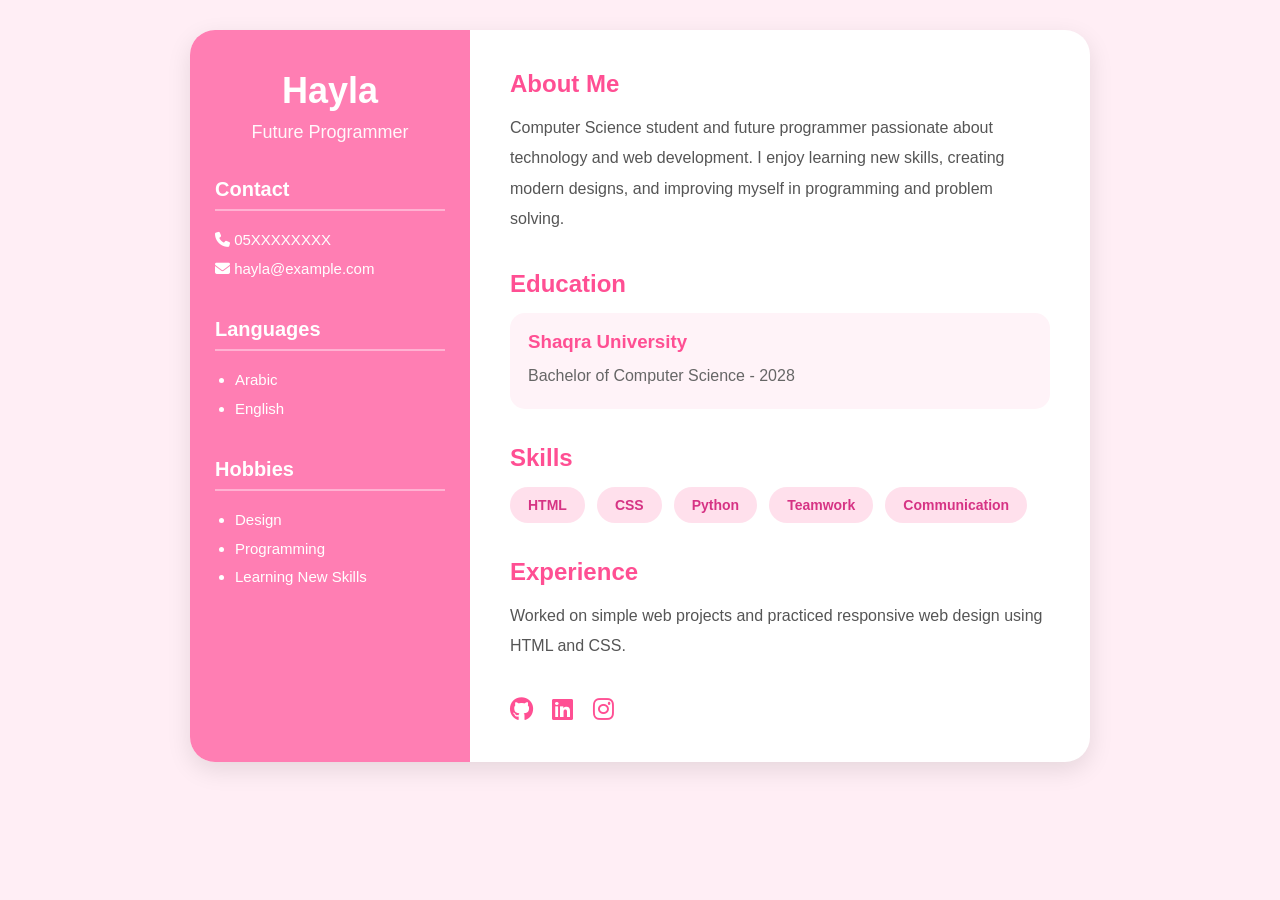
==== index.html @ 2328ea85 "Add files via upload" ====
<!DOCTYPE html>
<html lang="en">
<head>
<meta charset="UTF-8">
<meta name="viewport" content="width=device-width, initial-scale=1.0">
<title>Hayla CV</title>

<link rel="stylesheet"
href="https://cdnjs.cloudflare.com/ajax/libs/font-awesome/6.5.1/css/all.min.css"/>

<style>

*{
    margin:0;
    padding:0;
    box-sizing:border-box;
}

body{
    font-family:Arial, sans-serif;
    background:#ffeef5;
    padding:30px;
    display:flex;
    justify-content:center;
}

.cv{
    width:900px;
    background:white;
    border-radius:25px;
    overflow:hidden;
    display:grid;
    grid-template-columns:280px 1fr;
    box-shadow:0 8px 25px rgba(0,0,0,0.1);
}

/* LEFT SIDE */

.left{
    background:#ff7eb3;
    color:white;
    padding:40px 25px;
}

.left h1{
    text-align:center;
    font-size:36px;
    margin-bottom:10px;
}

.left .job{
    text-align:center;
    font-size:18px;
    margin-bottom:35px;
    opacity:0.95;
}

.section{
    margin-bottom:35px;
}

.section h2{
    margin-bottom:15px;
    font-size:20px;
    border-bottom:2px solid rgba(255,255,255,0.4);
    padding-bottom:8px;
}

.section p,
.section li{
    line-height:1.9;
    font-size:15px;
}

.section ul{
    padding-left:20px;
}

/* RIGHT SIDE */

.right{
    padding:40px;
}

.box{
    margin-bottom:35px;
}

.box h2{
    color:#ff4f93;
    margin-bottom:15px;
    font-size:24px;
}

.box p{
    color:#555;
    line-height:1.9;
}

.education-card{
    background:#fff3f8;
    padding:18px;
    border-radius:15px;
    margin-top:15px;
}

.education-card h3{
    color:#ff4f93;
    margin-bottom:8px;
}

.education-card p{
    color:#666;
}

.skills{
    display:flex;
    flex-wrap:wrap;
    gap:12px;
}

.skill{
    background:#ffe0ec;
    color:#d63384;
    padding:10px 18px;
    border-radius:30px;
    font-size:14px;
    font-weight:bold;
}

.social{
    margin-top:25px;
}

.social i{
    font-size:24px;
    color:#ff4f93;
    margin-right:15px;
}

</style>
</head>

<body>

<div class="cv">

    <!-- LEFT SIDE -->

    <div class="left">

        <h1>Hayla</h1>

        <p class="job">Future Programmer</p>

        <div class="section">

            <h2>Contact</h2>

            <p>
                <i class="fa-solid fa-phone"></i>
                05XXXXXXXX
            </p>

            <p>
                <i class="fa-solid fa-envelope"></i>
                hayla@example.com
            </p>

        </div>

        <div class="section">

            <h2>Languages</h2>

            <ul>
                <li>Arabic</li>
                <li>English</li>
            </ul>

        </div>

        <div class="section">

            <h2>Hobbies</h2>

            <ul>
                <li>Design</li>
                <li>Programming</li>
                <li>Learning New Skills</li>
            </ul>

        </div>

    </div>

    <!-- RIGHT SIDE -->

    <div class="right">

        <div class="box">

            <h2>About Me</h2>

            <p>
                Computer Science student and future programmer passionate about
                technology and web development. I enjoy learning new skills,
                creating modern designs, and improving myself in programming
                and problem solving.
            </p>

        </div>

        <div class="box">

            <h2>Education</h2>

            <div class="education-card">

                <h3>Shaqra University</h3>

                <p>Bachelor of Computer Science - 2028</p>

            </div>

        </div>

        <div class="box">

            <h2>Skills</h2>

            <div class="skills">

                <div class="skill">HTML</div>
                <div class="skill">CSS</div>
                <div class="skill">Python</div>
                <div class="skill">Teamwork</div>
                <div class="skill">Communication</div>

            </div>

        </div>

        <div class="box">

            <h2>Experience</h2>

            <p>
                Worked on simple web projects and practiced responsive
                web design using HTML and CSS.
            </p>


</div>

        <div class="social">

            <i class="fab fa-github"></i>

            <i class="fab fa-linkedin"></i>

            <i class="fab fa-instagram"></i>

        </div>

    </div>

</div>

</body>
</html>
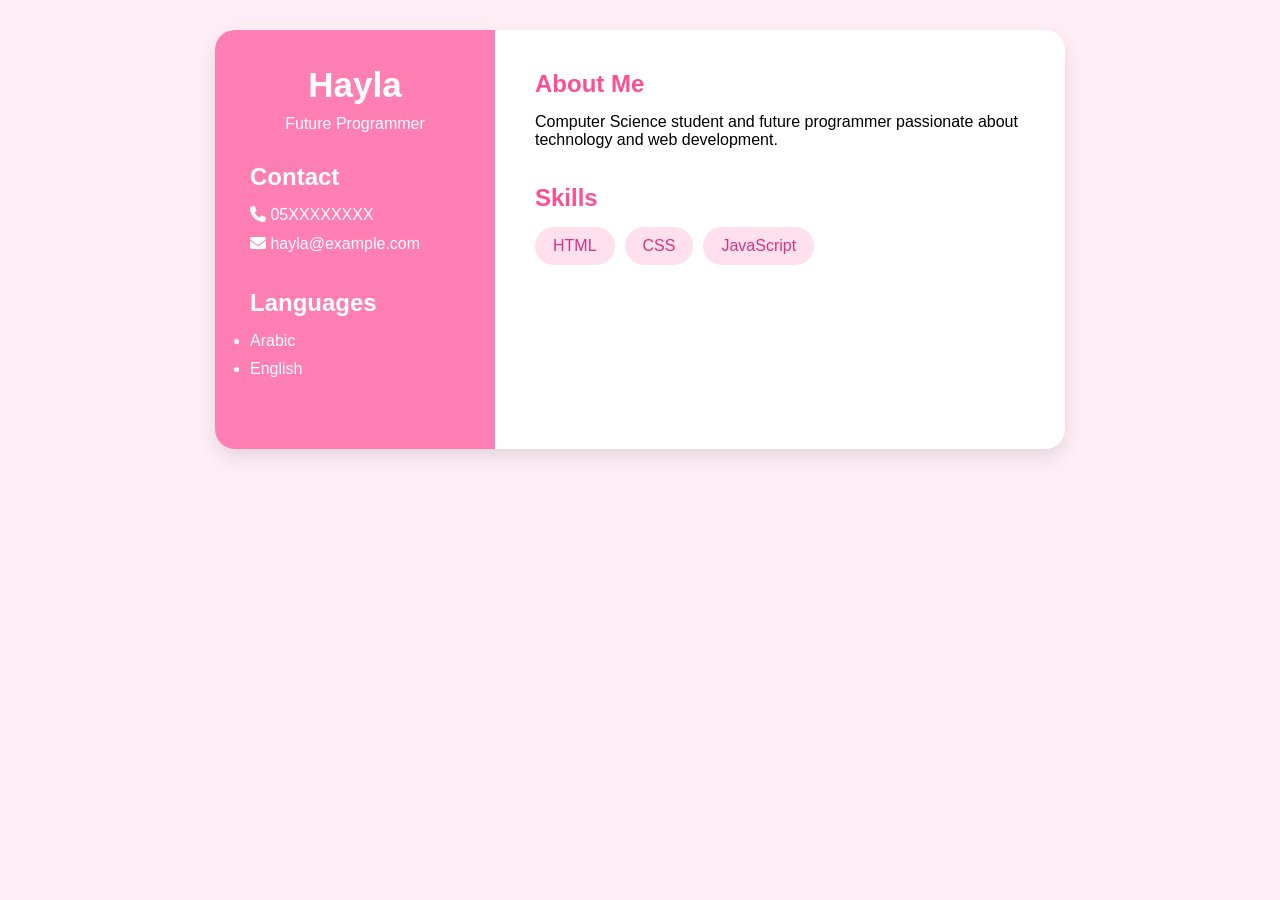
==== commit a3807db2: "Add files via upload" ====
--- a/index.html
+++ b/index.html
@@ -1,151 +1,25 @@
 <!DOCTYPE html>
 <html lang="en">
+
 <head>
-<meta charset="UTF-8">
-<meta name="viewport" content="width=device-width, initial-scale=1.0">
-<title>Hayla CV</title>
 
-<link rel="stylesheet"
-href="https://cdnjs.cloudflare.com/ajax/libs/font-awesome/6.5.1/css/all.min.css"/>
+    <meta charset="UTF-8">
 
-<style>
+    <meta name="viewport"
+    content="width=device-width, initial-scale=1.0">
 
-*{
-    margin:0;
-    padding:0;
-    box-sizing:border-box;
-}
+    <title>Hayla CV</title>
 
-body{
-    font-family:Arial, sans-serif;
-    background:#ffeef5;
-    padding:30px;
-    display:flex;
-    justify-content:center;
-}
+    <link rel="stylesheet" href="style.css">
 
-.cv{
-    width:900px;
-    background:white;
-    border-radius:25px;
-    overflow:hidden;
-    display:grid;
-    grid-template-columns:280px 1fr;
-    box-shadow:0 8px 25px rgba(0,0,0,0.1);
-}
+    <link rel="stylesheet"
+    href="https://cdnjs.cloudflare.com/ajax/libs/font-awesome/6.5.1/css/all.min.css"/>
 
-/* LEFT SIDE */
-
-.left{
-    background:#ff7eb3;
-    color:white;
-    padding:40px 25px;
-}
-
-.left h1{
-    text-align:center;
-    font-size:36px;
-    margin-bottom:10px;
-}
-
-.left .job{
-    text-align:center;
-    font-size:18px;
-    margin-bottom:35px;
-    opacity:0.95;
-}
-
-.section{
-    margin-bottom:35px;
-}
-
-.section h2{
-    margin-bottom:15px;
-    font-size:20px;
-    border-bottom:2px solid rgba(255,255,255,0.4);
-    padding-bottom:8px;
-}
-
-.section p,
-.section li{
-    line-height:1.9;
-    font-size:15px;
-}
-
-.section ul{
-    padding-left:20px;
-}
-
-/* RIGHT SIDE */
-
-.right{
-    padding:40px;
-}
-
-.box{
-    margin-bottom:35px;
-}
-
-.box h2{
-    color:#ff4f93;
-    margin-bottom:15px;
-    font-size:24px;
-}
-
-.box p{
-    color:#555;
-    line-height:1.9;
-}
-
-.education-card{
-    background:#fff3f8;
-    padding:18px;
-    border-radius:15px;
-    margin-top:15px;
-}
-
-.education-card h3{
-    color:#ff4f93;
-    margin-bottom:8px;
-}
-
-.education-card p{
-    color:#666;
-}
-
-.skills{
-    display:flex;
-    flex-wrap:wrap;
-    gap:12px;
-}
-
-.skill{
-    background:#ffe0ec;
-    color:#d63384;
-    padding:10px 18px;
-    border-radius:30px;
-    font-size:14px;
-    font-weight:bold;
-}
-
-.social{
-    margin-top:25px;
-}
-
-.social i{
-    font-size:24px;
-    color:#ff4f93;
-    margin-right:15px;
-}
-
-</style>
 </head>
 
 <body>
 
 <div class="cv">
-
-    <!-- LEFT SIDE -->
 
     <div class="left">
 
@@ -180,21 +54,7 @@
 
         </div>
 
-        <div class="section">
-
-            <h2>Hobbies</h2>
-
-            <ul>
-                <li>Design</li>
-                <li>Programming</li>
-                <li>Learning New Skills</li>
-            </ul>
-
-        </div>
-
     </div>
-
-    <!-- RIGHT SIDE -->
 
     <div class="right">
 
@@ -203,25 +63,9 @@
             <h2>About Me</h2>
 
             <p>
-                Computer Science student and future programmer passionate about
-                technology and web development. I enjoy learning new skills,
-                creating modern designs, and improving myself in programming
-                and problem solving.
+                Computer Science student and future programmer passionate
+                about technology and web development.
             </p>
-
-        </div>
-
-        <div class="box">
-
-            <h2>Education</h2>
-
-            <div class="education-card">
-
-                <h3>Shaqra University</h3>
-
-                <p>Bachelor of Computer Science - 2028</p>
-
-            </div>
 
         </div>
 
@@ -232,34 +76,12 @@
             <div class="skills">
 
                 <div class="skill">HTML</div>
+
                 <div class="skill">CSS</div>
-                <div class="skill">Python</div>
-                <div class="skill">Teamwork</div>
-                <div class="skill">Communication</div>
+
+                <div class="skill">JavaScript</div>
 
             </div>
-
-        </div>
-
-        <div class="box">
-
-            <h2>Experience</h2>
-
-            <p>
-                Worked on simple web projects and practiced responsive
-                web design using HTML and CSS.
-            </p>
-
-
-</div>
-
-        <div class="social">
-
-            <i class="fab fa-github"></i>
-
-            <i class="fab fa-linkedin"></i>
-
-            <i class="fab fa-instagram"></i>
 
         </div>
 
@@ -267,5 +89,7 @@
 
 </div>
 
+<script src="script.js"></script>
+
 </body>
 </html>
--- a/style.css
+++ b/style.css
@@ -0,0 +1,78 @@
+*{
+    margin:0;
+    padding:0;
+    box-sizing:border-box;
+}
+
+body{
+    font-family:Arial;
+    background:#ffeef5;
+    display:flex;
+    justify-content:center;
+    padding:30px;
+}
+
+.cv{
+    width:850px;
+    background:white;
+    display:grid;
+    grid-template-columns:280px 1fr;
+    border-radius:20px;
+    overflow:hidden;
+    box-shadow:0 8px 20px rgba(0,0,0,0.1);
+}
+
+.left{
+    background:#ff7eb3;
+    color:white;
+    padding:35px;
+}
+
+.left h1{
+    text-align:center;
+    font-size:35px;
+}
+
+.job{
+    text-align:center;
+    margin-top:10px;
+    margin-bottom:30px;
+}
+
+.section{
+    margin-bottom:30px;
+}
+
+.section h2{
+    margin-bottom:10px;
+}
+
+.section p,
+.section li{
+    line-height:1.8;
+}
+
+.right{
+    padding:40px;
+}
+
+.box{
+    margin-bottom:35px;
+}
+
+.box h2{
+    color:#ff4f93;
+    margin-bottom:15px;
+}
+
+.skills{
+    display:flex;
+    gap:10px;
+}
+
+.skill{
+    background:#ffe0ec;
+    padding:10px 18px;
+    border-radius:20px;
+    color:#d63384;
+}
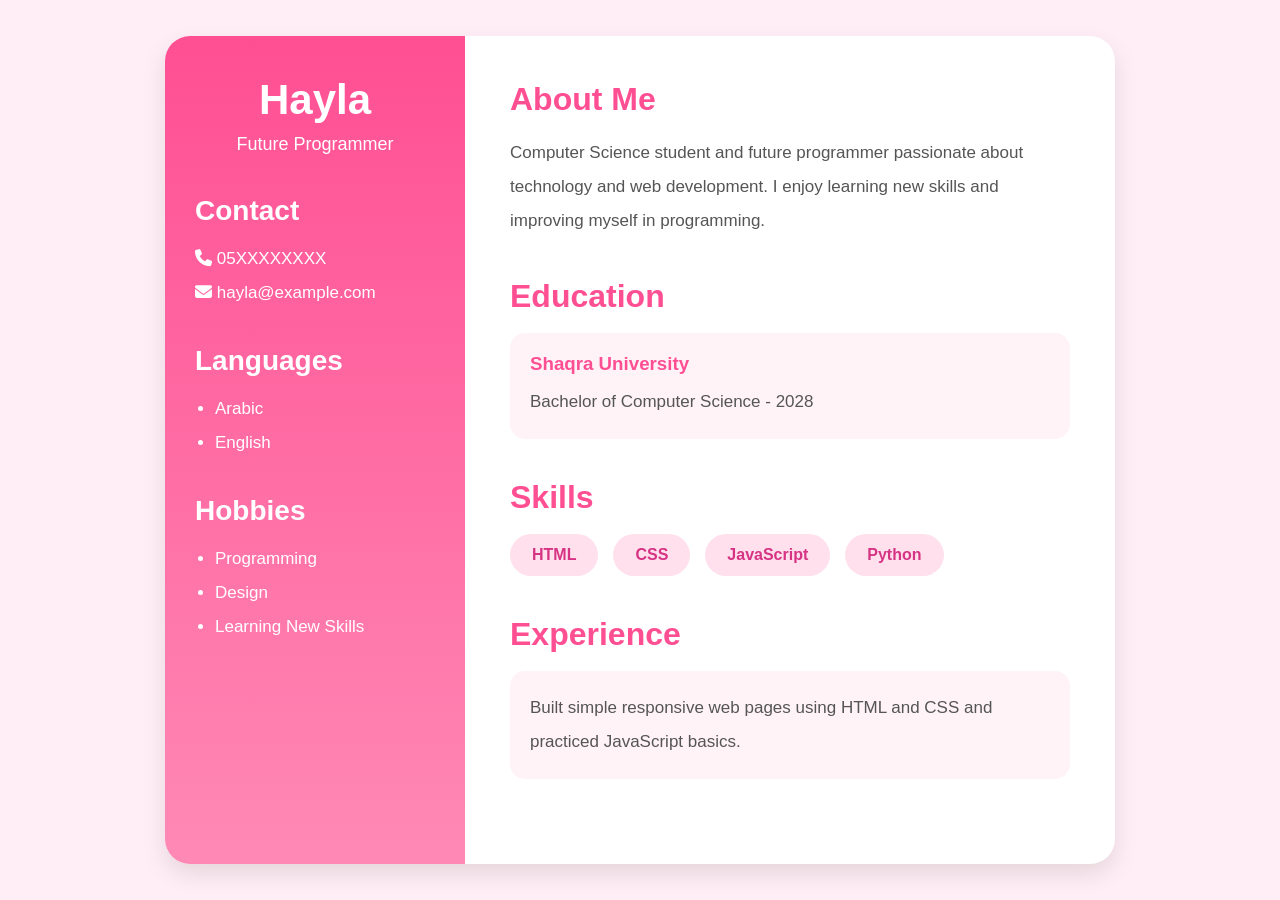
==== commit fe9aec32: "Add files via upload" ====
--- a/index.html
+++ b/index.html
@@ -3,23 +3,25 @@
 
 <head>
 
-    <meta charset="UTF-8">
+<meta charset="UTF-8">
 
-    <meta name="viewport"
-    content="width=device-width, initial-scale=1.0">
+<meta name="viewport"
+content="width=device-width, initial-scale=1.0">
 
-    <title>Hayla CV</title>
+<title>Hayla CV</title>
 
-    <link rel="stylesheet" href="style.css">
+<link rel="stylesheet" href="style.css">
 
-    <link rel="stylesheet"
-    href="https://cdnjs.cloudflare.com/ajax/libs/font-awesome/6.5.1/css/all.min.css"/>
+<link rel="stylesheet"
+href="https://cdnjs.cloudflare.com/ajax/libs/font-awesome/6.5.1/css/all.min.css"/>
 
 </head>
 
 <body>
 
 <div class="cv">
+
+    <!-- LEFT SIDE -->
 
     <div class="left">
 
@@ -54,7 +56,21 @@
 
         </div>
 
+        <div class="section">
+
+            <h2>Hobbies</h2>
+
+            <ul>
+                <li>Programming</li>
+                <li>Design</li>
+                <li>Learning New Skills</li>
+            </ul>
+
+        </div>
+
     </div>
+
+    <!-- RIGHT SIDE -->
 
     <div class="right">
 
@@ -64,8 +80,23 @@
 
             <p>
                 Computer Science student and future programmer passionate
-                about technology and web development.
+                about technology and web development. I enjoy learning
+                new skills and improving myself in programming.
             </p>
+
+        </div>
+
+        <div class="box">
+
+            <h2>Education</h2>
+
+            <div class="card">
+
+                <h3>Shaqra University</h3>
+
+                <p>Bachelor of Computer Science - 2028</p>
+
+            </div>
 
         </div>
 
@@ -81,6 +112,23 @@
 
                 <div class="skill">JavaScript</div>
 
+                <div class="skill">Python</div>
+
+            </div>
+
+        </div>
+
+        <div class="box">
+
+            <h2>Experience</h2>
+
+            <div class="card">
+
+                <p>
+                    Built simple responsive web pages using HTML and CSS
+                    and practiced JavaScript basics.
+                </p>
+
             </div>
 
         </div>
@@ -92,4 +140,5 @@
 <script src="script.js"></script>
 
 </body>
+
 </html>
--- a/style.css
+++ b/style.css
@@ -5,74 +5,108 @@
 }
 
 body{
-    font-family:Arial;
+    font-family:Arial,sans-serif;
     background:#ffeef5;
     display:flex;
     justify-content:center;
+    align-items:center;
+    min-height:100vh;
     padding:30px;
 }
 
 .cv{
-    width:850px;
+    width:950px;
     background:white;
+    border-radius:25px;
+    overflow:hidden;
     display:grid;
-    grid-template-columns:280px 1fr;
-    border-radius:20px;
-    overflow:hidden;
-    box-shadow:0 8px 20px rgba(0,0,0,0.1);
+    grid-template-columns:300px 1fr;
+    box-shadow:0 10px 25px rgba(0,0,0,0.1);
 }
 
 .left{
-    background:#ff7eb3;
+    background:linear-gradient(to bottom,#ff4f93,#ff89b5);
     color:white;
-    padding:35px;
+    padding:40px 30px;
 }
 
 .left h1{
     text-align:center;
-    font-size:35px;
+    font-size:42px;
 }
 
 .job{
     text-align:center;
     margin-top:10px;
-    margin-bottom:30px;
+    margin-bottom:40px;
+    font-size:18px;
 }
 
 .section{
-    margin-bottom:30px;
+    margin-bottom:35px;
 }
 
 .section h2{
-    margin-bottom:10px;
+    margin-bottom:15px;
+    font-size:28px;
 }
 
 .section p,
 .section li{
-    line-height:1.8;
+    line-height:2;
+    font-size:17px;
+}
+
+.section ul{
+    padding-left:20px;
 }
 
 .right{
-    padding:40px;
+    padding:45px;
 }
 
 .box{
-    margin-bottom:35px;
+    margin-bottom:40px;
 }
 
 .box h2{
     color:#ff4f93;
-    margin-bottom:15px;
+    margin-bottom:18px;
+    font-size:32px;
+}
+
+.box p{
+    color:#555;
+    line-height:2;
+    font-size:17px;
+}
+
+.card{
+    background:#fff3f8;
+    padding:20px;
+    border-radius:15px;
+}
+
+.card h3{
+    color:#ff4f93;
+    margin-bottom:10px;
 }
 
 .skills{
     display:flex;
-    gap:10px;
+    flex-wrap:wrap;
+    gap:15px;
 }
 
 .skill{
     background:#ffe0ec;
-    padding:10px 18px;
-    border-radius:20px;
     color:#d63384;
+    padding:12px 22px;
+    border-radius:25px;
+    font-weight:bold;
+    transition:0.3s;
+}
+
+.skill:hover{
+    transform:scale(1.08);
 }
